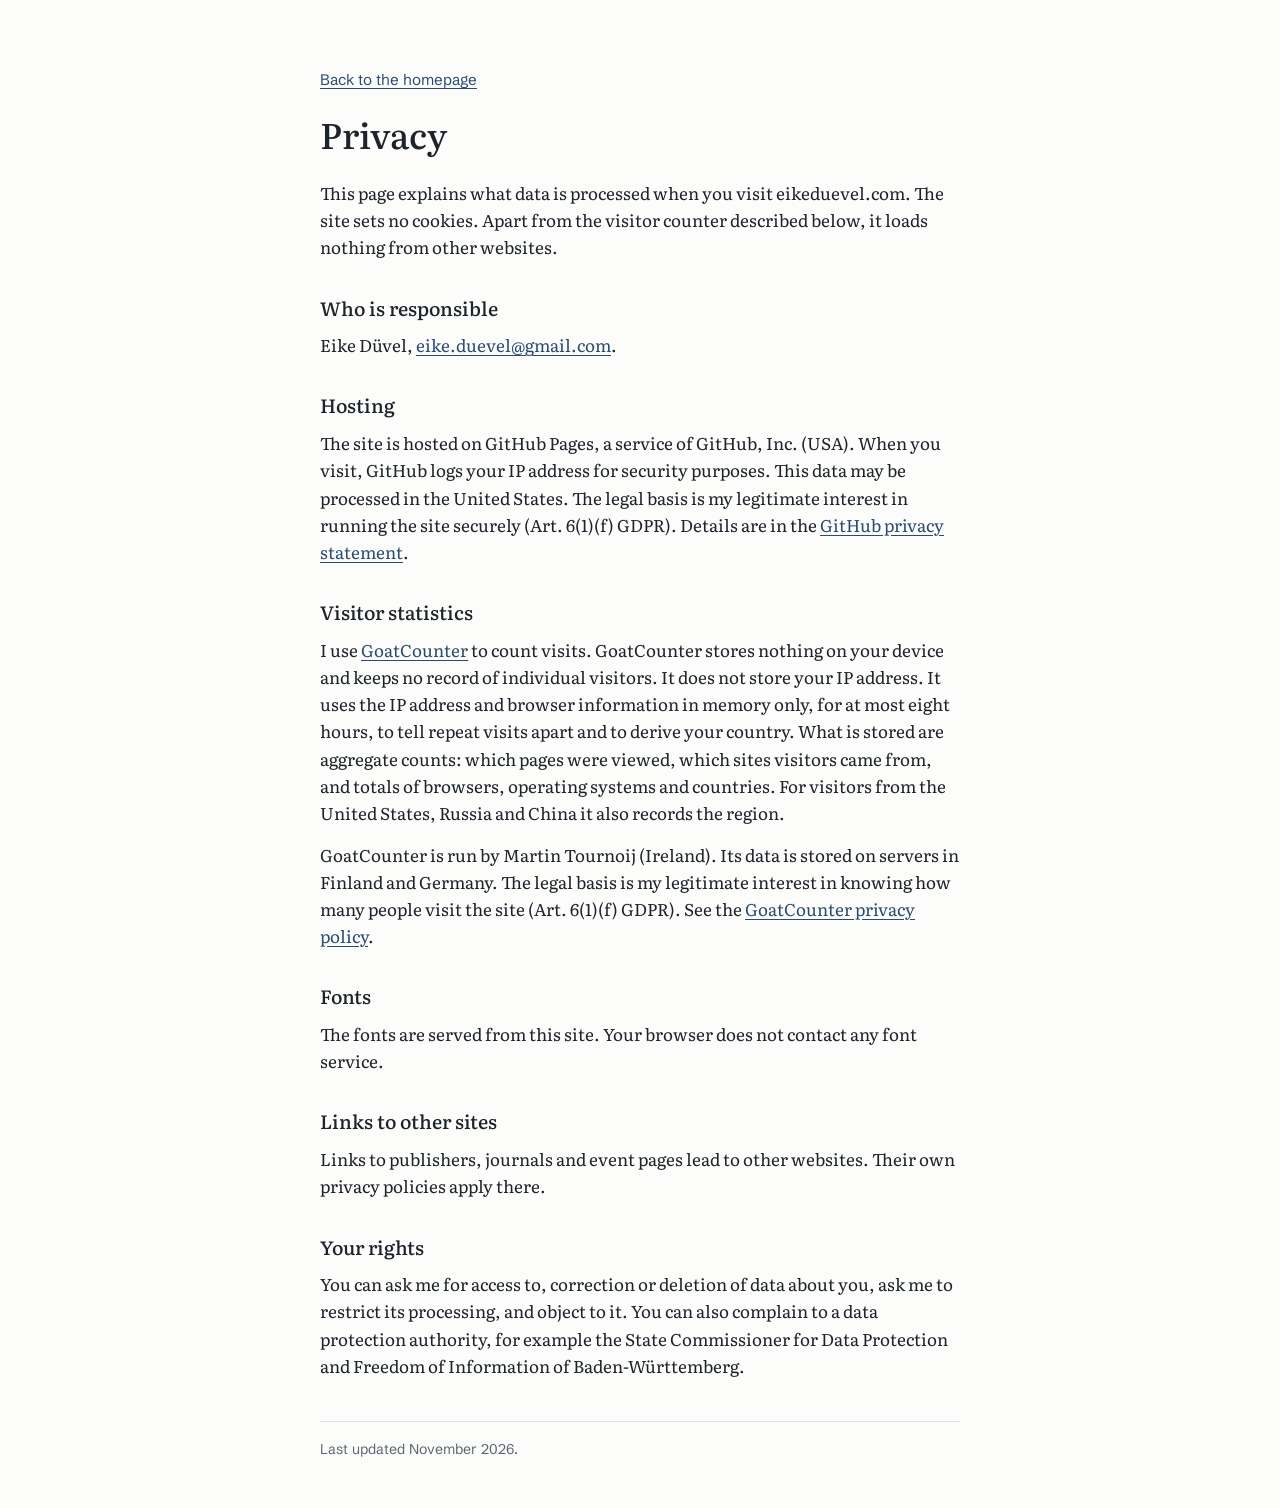
==== privacy.html @ 22dc765b "Add GoatCounter, self-hosted fonts and a privacy page Fonts are served from the site instead of Goog" ====
<!DOCTYPE html>
<html lang="en">
<head>
<meta charset="utf-8">
<meta name="viewport" content="width=device-width, initial-scale=1">
<title>Privacy, Eike Düvel</title>
<meta name="robots" content="noindex">
<link rel="stylesheet" href="fonts/fonts.css">
<style>
  :root { --paper: #fcfcfa; --ink: #1c232b; --muted: #5b6672; --line: #dde2e6; --storm: #2a4a70; }
  @media (prefers-color-scheme: dark) {
    :root { --paper: #151a20; --ink: #e6e9ec; --muted: #9aa5b1; --line: #2c343d; --storm: #9dbbe0; }
  }
  body { margin: 0; background: var(--paper); color: var(--ink); font-family: "Literata", Georgia, serif; font-size: 1.0625rem; line-height: 1.6; }
  main { max-width: 40rem; margin: 0 auto; padding: 4rem 1.6rem 3rem; }
  a { color: var(--storm); text-underline-offset: 0.18em; }
  .back { font-family: "Schibsted Grotesk", Arial, sans-serif; font-size: 0.95rem; }
  h1 { font-weight: 500; font-size: 2.2rem; line-height: 1.1; margin: 1.4rem 0 1.6rem; }
  h2 { font-weight: 500; font-size: 1.2rem; margin: 2rem 0 0.5rem; }
  p { margin: 0 0 0.9rem; }
  footer { border-top: 1px solid var(--line); margin-top: 2.6rem; padding-top: 1rem; font-family: "Schibsted Grotesk", Arial, sans-serif; font-size: 0.88rem; color: var(--muted); }
</style>
</head>
<body>
<main>
  <a class="back" href="./">Back to the homepage</a>
  <h1>Privacy</h1>

  <p>This page explains what data is processed when you visit eikeduevel.com. The site sets no cookies. Apart from the visitor counter described below, it loads nothing from other websites.</p>

  <h2>Who is responsible</h2>
  <p>Eike Düvel, <a href="mailto:eike.duevel@gmail.com">eike.duevel@gmail.com</a>.</p>

  <h2>Hosting</h2>
  <p>The site is hosted on GitHub Pages, a service of GitHub, Inc. (USA). When you visit, GitHub logs your IP address for security purposes. This data may be processed in the United States. The legal basis is my legitimate interest in running the site securely (Art. 6(1)(f) GDPR). Details are in the <a href="https://docs.github.com/en/site-policy/privacy-policies/github-general-privacy-statement">GitHub privacy statement</a>.</p>

  <h2>Visitor statistics</h2>
  <p>I use <a href="https://www.goatcounter.com">GoatCounter</a> to count visits. GoatCounter stores nothing on your device and keeps no record of individual visitors. It does not store your IP address. It uses the IP address and browser information in memory only, for at most eight hours, to tell repeat visits apart and to derive your country. What is stored are aggregate counts: which pages were viewed, which sites visitors came from, and totals of browsers, operating systems and countries. For visitors from the United States, Russia and China it also records the region.</p>
  <p>GoatCounter is run by Martin Tournoij (Ireland). Its data is stored on servers in Finland and Germany. The legal basis is my legitimate interest in knowing how many people visit the site (Art. 6(1)(f) GDPR). See the <a href="https://www.goatcounter.com/help/privacy">GoatCounter privacy policy</a>.</p>

  <h2>Fonts</h2>
  <p>The fonts are served from this site. Your browser does not contact any font service.</p>

  <h2>Links to other sites</h2>
  <p>Links to publishers, journals and event pages lead to other websites. Their own privacy policies apply there.</p>

  <h2>Your rights</h2>
  <p>You can ask me for access to, correction or deletion of data about you, ask me to restrict its processing, and object to it. You can also complain to a data protection authority, for example the State Commissioner for Data Protection and Freedom of Information of Baden-Württemberg.</p>

  <footer>Last updated November 2026.</footer>
</main>
</body>
</html>
---- fonts/fonts.css ----
/* Literata and Schibsted Grotesk (SIL Open Font License), served locally. */
/* latin-ext */
@font-face {
  font-family: 'Literata';
  font-style: italic;
  font-weight: 400;
  font-display: swap;
  src: url(literata-italic-latin-ext.woff2) format('woff2');
  unicode-range: U+0100-02BA, U+02BD-02C5, U+02C7-02CC, U+02CE-02D7, U+02DD-02FF, U+0304, U+0308, U+0329, U+1D00-1DBF, U+1E00-1E9F, U+1EF2-1EFF, U+2020, U+20A0-20AB, U+20AD-20C4, U+2113, U+2C60-2C7F, U+A720-A7FF;
}
/* latin */
@font-face {
  font-family: 'Literata';
  font-style: italic;
  font-weight: 400;
  font-display: swap;
  src: url(literata-italic-latin.woff2) format('woff2');
  unicode-range: U+0000-00FF, U+0131, U+0152-0153, U+02BB-02BC, U+02C6, U+02DA, U+02DC, U+0304, U+0308, U+0329, U+2000-206F, U+20AC, U+2122, U+2191, U+2193, U+2212, U+2215, U+FEFF, U+FFFD;
}
/* latin-ext */
@font-face {
  font-family: 'Literata';
  font-style: normal;
  font-weight: 400 600;
  font-display: swap;
  src: url(literata-normal-latin-ext.woff2) format('woff2');
  unicode-range: U+0100-02BA, U+02BD-02C5, U+02C7-02CC, U+02CE-02D7, U+02DD-02FF, U+0304, U+0308, U+0329, U+1D00-1DBF, U+1E00-1E9F, U+1EF2-1EFF, U+2020, U+20A0-20AB, U+20AD-20C4, U+2113, U+2C60-2C7F, U+A720-A7FF;
}
/* latin */
@font-face {
  font-family: 'Literata';
  font-style: normal;
  font-weight: 400 600;
  font-display: swap;
  src: url(literata-normal-latin.woff2) format('woff2');
  unicode-range: U+0000-00FF, U+0131, U+0152-0153, U+02BB-02BC, U+02C6, U+02DA, U+02DC, U+0304, U+0308, U+0329, U+2000-206F, U+20AC, U+2122, U+2191, U+2193, U+2212, U+2215, U+FEFF, U+FFFD;
}
/* latin-ext */
@font-face {
  font-family: 'Schibsted Grotesk';
  font-style: normal;
  font-weight: 400;
  font-display: swap;
  src: url(schibsted-grotesk-normal-latin-ext.woff2) format('woff2');
  unicode-range: U+0100-02BA, U+02BD-02C5, U+02C7-02CC, U+02CE-02D7, U+02DD-02FF, U+0304, U+0308, U+0329, U+1D00-1DBF, U+1E00-1E9F, U+1EF2-1EFF, U+2020, U+20A0-20AB, U+20AD-20C4, U+2113, U+2C60-2C7F, U+A720-A7FF;
}
/* latin */
@font-face {
  font-family: 'Schibsted Grotesk';
  font-style: normal;
  font-weight: 400;
  font-display: swap;
  src: url(schibsted-grotesk-normal-latin.woff2) format('woff2');
  unicode-range: U+0000-00FF, U+0131, U+0152-0153, U+02BB-02BC, U+02C6, U+02DA, U+02DC, U+0304, U+0308, U+0329, U+2000-206F, U+20AC, U+2122, U+2191, U+2193, U+2212, U+2215, U+FEFF, U+FFFD;
}
/* latin-ext */
@font-face {
  font-family: 'Schibsted Grotesk';
  font-style: normal;
  font-weight: 500;
  font-display: swap;
  src: url(schibsted-grotesk-normal-latin-ext.woff2) format('woff2');
  unicode-range: U+0100-02BA, U+02BD-02C5, U+02C7-02CC, U+02CE-02D7, U+02DD-02FF, U+0304, U+0308, U+0329, U+1D00-1DBF, U+1E00-1E9F, U+1EF2-1EFF, U+2020, U+20A0-20AB, U+20AD-20C4, U+2113, U+2C60-2C7F, U+A720-A7FF;
}
/* latin */
@font-face {
  font-family: 'Schibsted Grotesk';
  font-style: normal;
  font-weight: 500;
  font-display: swap;
  src: url(schibsted-grotesk-normal-latin.woff2) format('woff2');
  unicode-range: U+0000-00FF, U+0131, U+0152-0153, U+02BB-02BC, U+02C6, U+02DA, U+02DC, U+0304, U+0308, U+0329, U+2000-206F, U+20AC, U+2122, U+2191, U+2193, U+2212, U+2215, U+FEFF, U+FFFD;
}
/* latin-ext */
@font-face {
  font-family: 'Schibsted Grotesk';
  font-style: normal;
  font-weight: 600;
  font-display: swap;
  src: url(schibsted-grotesk-normal-latin-ext.woff2) format('woff2');
  unicode-range: U+0100-02BA, U+02BD-02C5, U+02C7-02CC, U+02CE-02D7, U+02DD-02FF, U+0304, U+0308, U+0329, U+1D00-1DBF, U+1E00-1E9F, U+1EF2-1EFF, U+2020, U+20A0-20AB, U+20AD-20C4, U+2113, U+2C60-2C7F, U+A720-A7FF;
}
/* latin */
@font-face {
  font-family: 'Schibsted Grotesk';
  font-style: normal;
  font-weight: 600;
  font-display: swap;
  src: url(schibsted-grotesk-normal-latin.woff2) format('woff2');
  unicode-range: U+0000-00FF, U+0131, U+0152-0153, U+02BB-02BC, U+02C6, U+02DA, U+02DC, U+0304, U+0308, U+0329, U+2000-206F, U+20AC, U+2122, U+2191, U+2193, U+2212, U+2215, U+FEFF, U+FFFD;
}
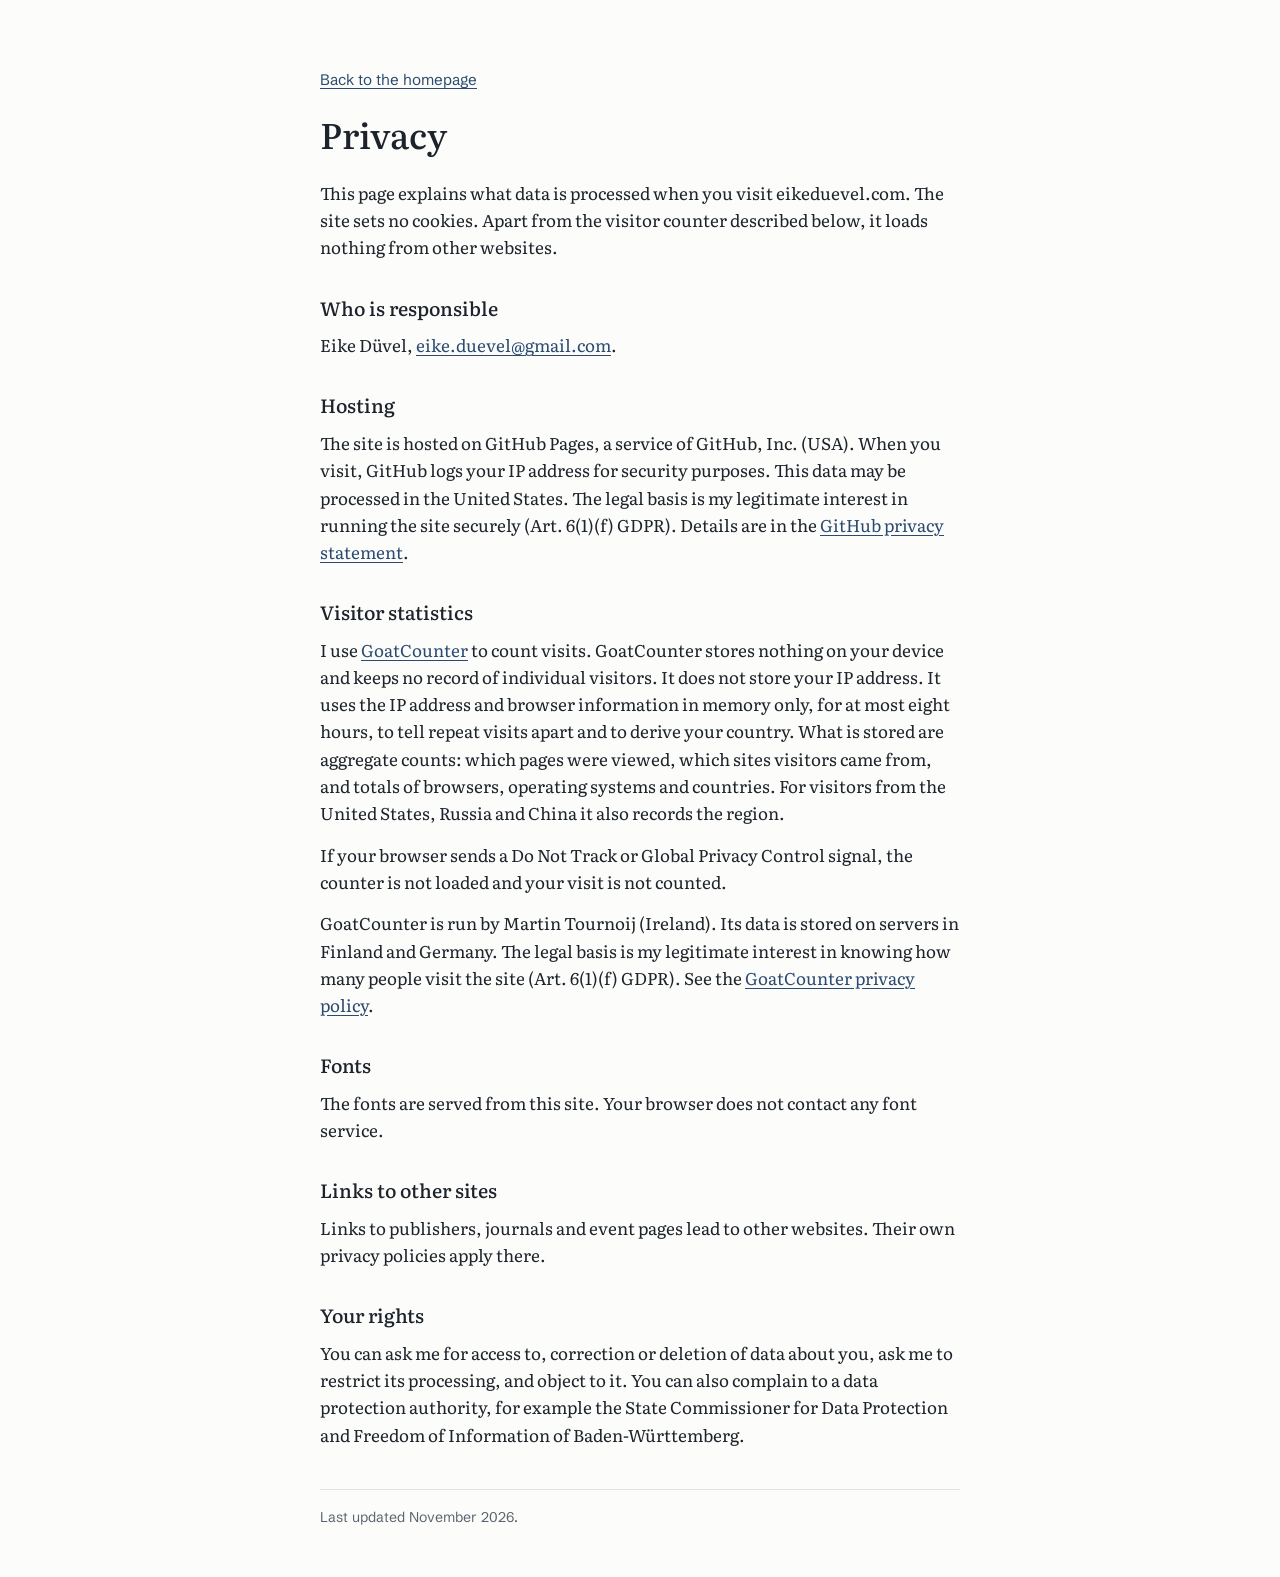
==== commit 48d2f775: "Skip the visitor counter for Do Not Track and Global Privacy Control Co-Authored-By: Claude Opus 5.5" ====
--- a/privacy.html
+++ b/privacy.html
@@ -36,6 +36,7 @@
 
   <h2>Visitor statistics</h2>
   <p>I use <a href="https://www.goatcounter.com">GoatCounter</a> to count visits. GoatCounter stores nothing on your device and keeps no record of individual visitors. It does not store your IP address. It uses the IP address and browser information in memory only, for at most eight hours, to tell repeat visits apart and to derive your country. What is stored are aggregate counts: which pages were viewed, which sites visitors came from, and totals of browsers, operating systems and countries. For visitors from the United States, Russia and China it also records the region.</p>
+  <p>If your browser sends a Do Not Track or Global Privacy Control signal, the counter is not loaded and your visit is not counted.</p>
   <p>GoatCounter is run by Martin Tournoij (Ireland). Its data is stored on servers in Finland and Germany. The legal basis is my legitimate interest in knowing how many people visit the site (Art. 6(1)(f) GDPR). See the <a href="https://www.goatcounter.com/help/privacy">GoatCounter privacy policy</a>.</p>
 
   <h2>Fonts</h2>
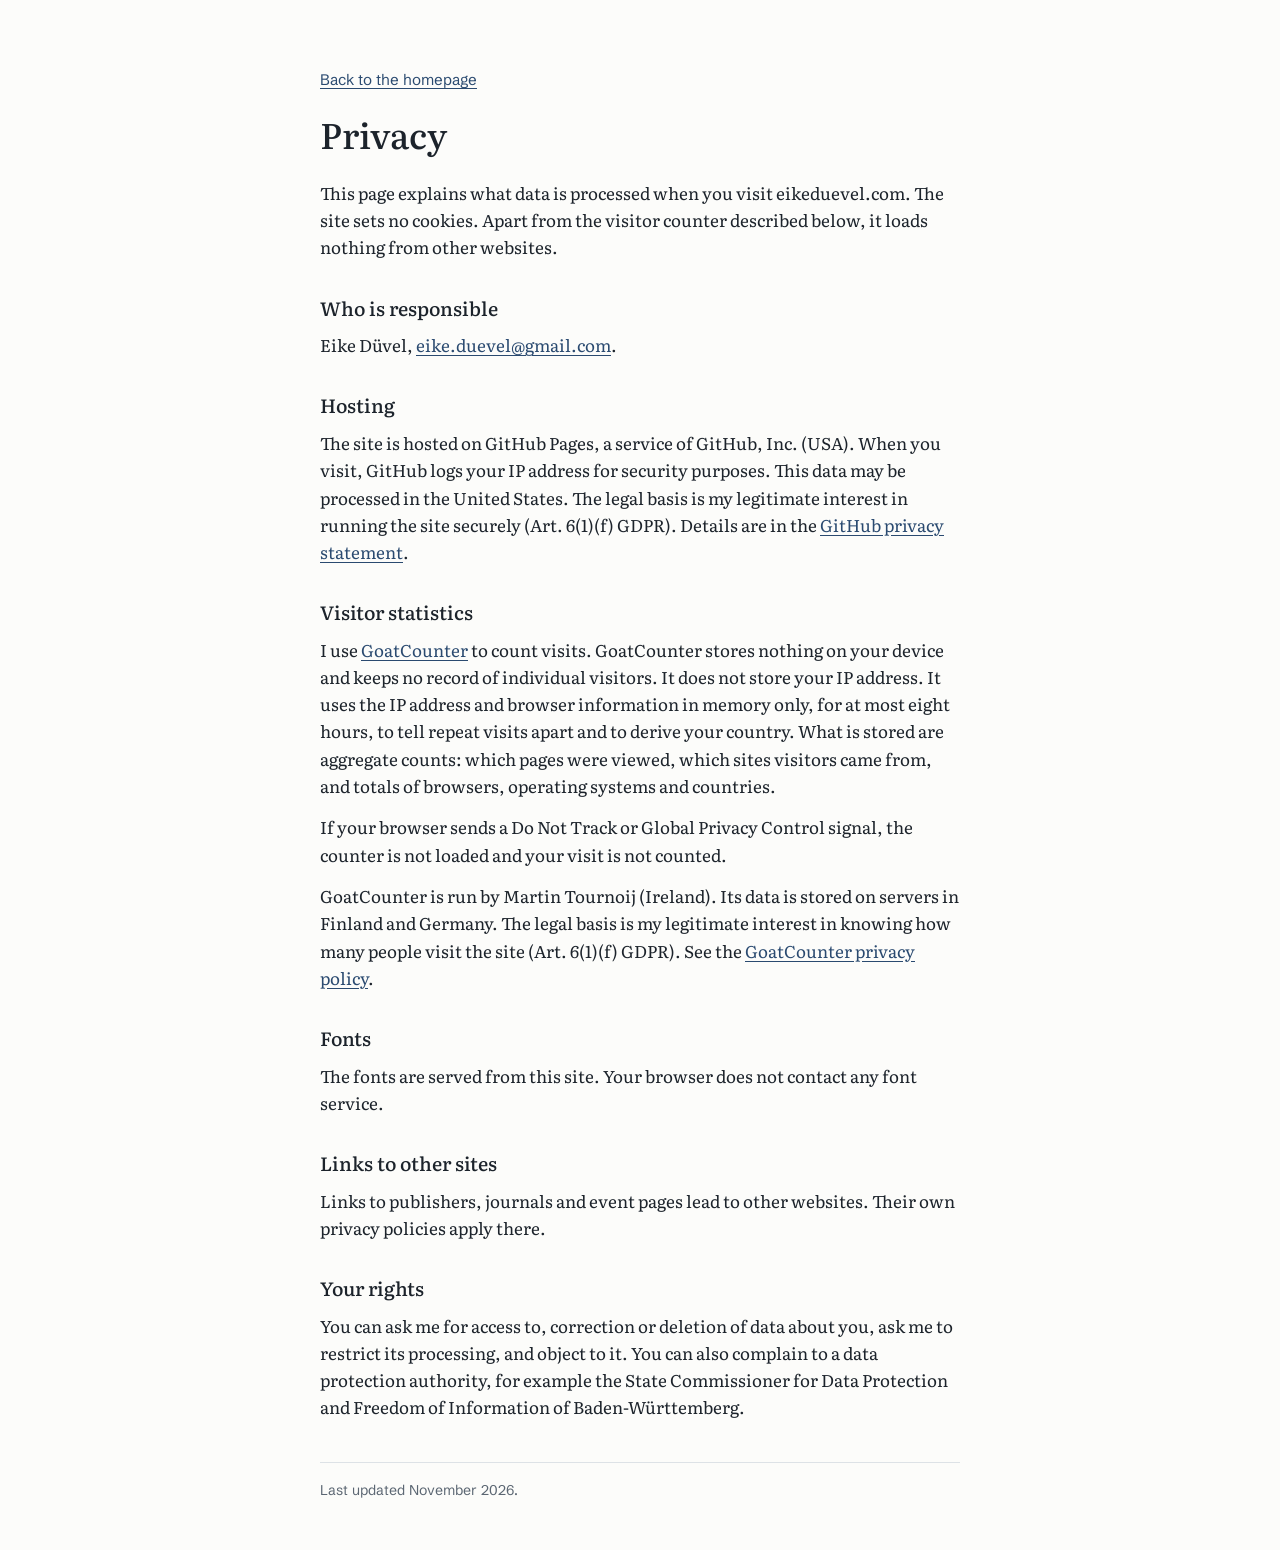
==== commit 84dbb1df: "Papers in the left column, projects in the right; drop region from privacy note Co-Authored-By: Clau" ====
--- a/privacy.html
+++ b/privacy.html
@@ -35,7 +35,7 @@
   <p>The site is hosted on GitHub Pages, a service of GitHub, Inc. (USA). When you visit, GitHub logs your IP address for security purposes. This data may be processed in the United States. The legal basis is my legitimate interest in running the site securely (Art. 6(1)(f) GDPR). Details are in the <a href="https://docs.github.com/en/site-policy/privacy-policies/github-general-privacy-statement">GitHub privacy statement</a>.</p>
 
   <h2>Visitor statistics</h2>
-  <p>I use <a href="https://www.goatcounter.com">GoatCounter</a> to count visits. GoatCounter stores nothing on your device and keeps no record of individual visitors. It does not store your IP address. It uses the IP address and browser information in memory only, for at most eight hours, to tell repeat visits apart and to derive your country. What is stored are aggregate counts: which pages were viewed, which sites visitors came from, and totals of browsers, operating systems and countries. For visitors from the United States, Russia and China it also records the region.</p>
+  <p>I use <a href="https://www.goatcounter.com">GoatCounter</a> to count visits. GoatCounter stores nothing on your device and keeps no record of individual visitors. It does not store your IP address. It uses the IP address and browser information in memory only, for at most eight hours, to tell repeat visits apart and to derive your country. What is stored are aggregate counts: which pages were viewed, which sites visitors came from, and totals of browsers, operating systems and countries.</p>
   <p>If your browser sends a Do Not Track or Global Privacy Control signal, the counter is not loaded and your visit is not counted.</p>
   <p>GoatCounter is run by Martin Tournoij (Ireland). Its data is stored on servers in Finland and Germany. The legal basis is my legitimate interest in knowing how many people visit the site (Art. 6(1)(f) GDPR). See the <a href="https://www.goatcounter.com/help/privacy">GoatCounter privacy policy</a>.</p>
 
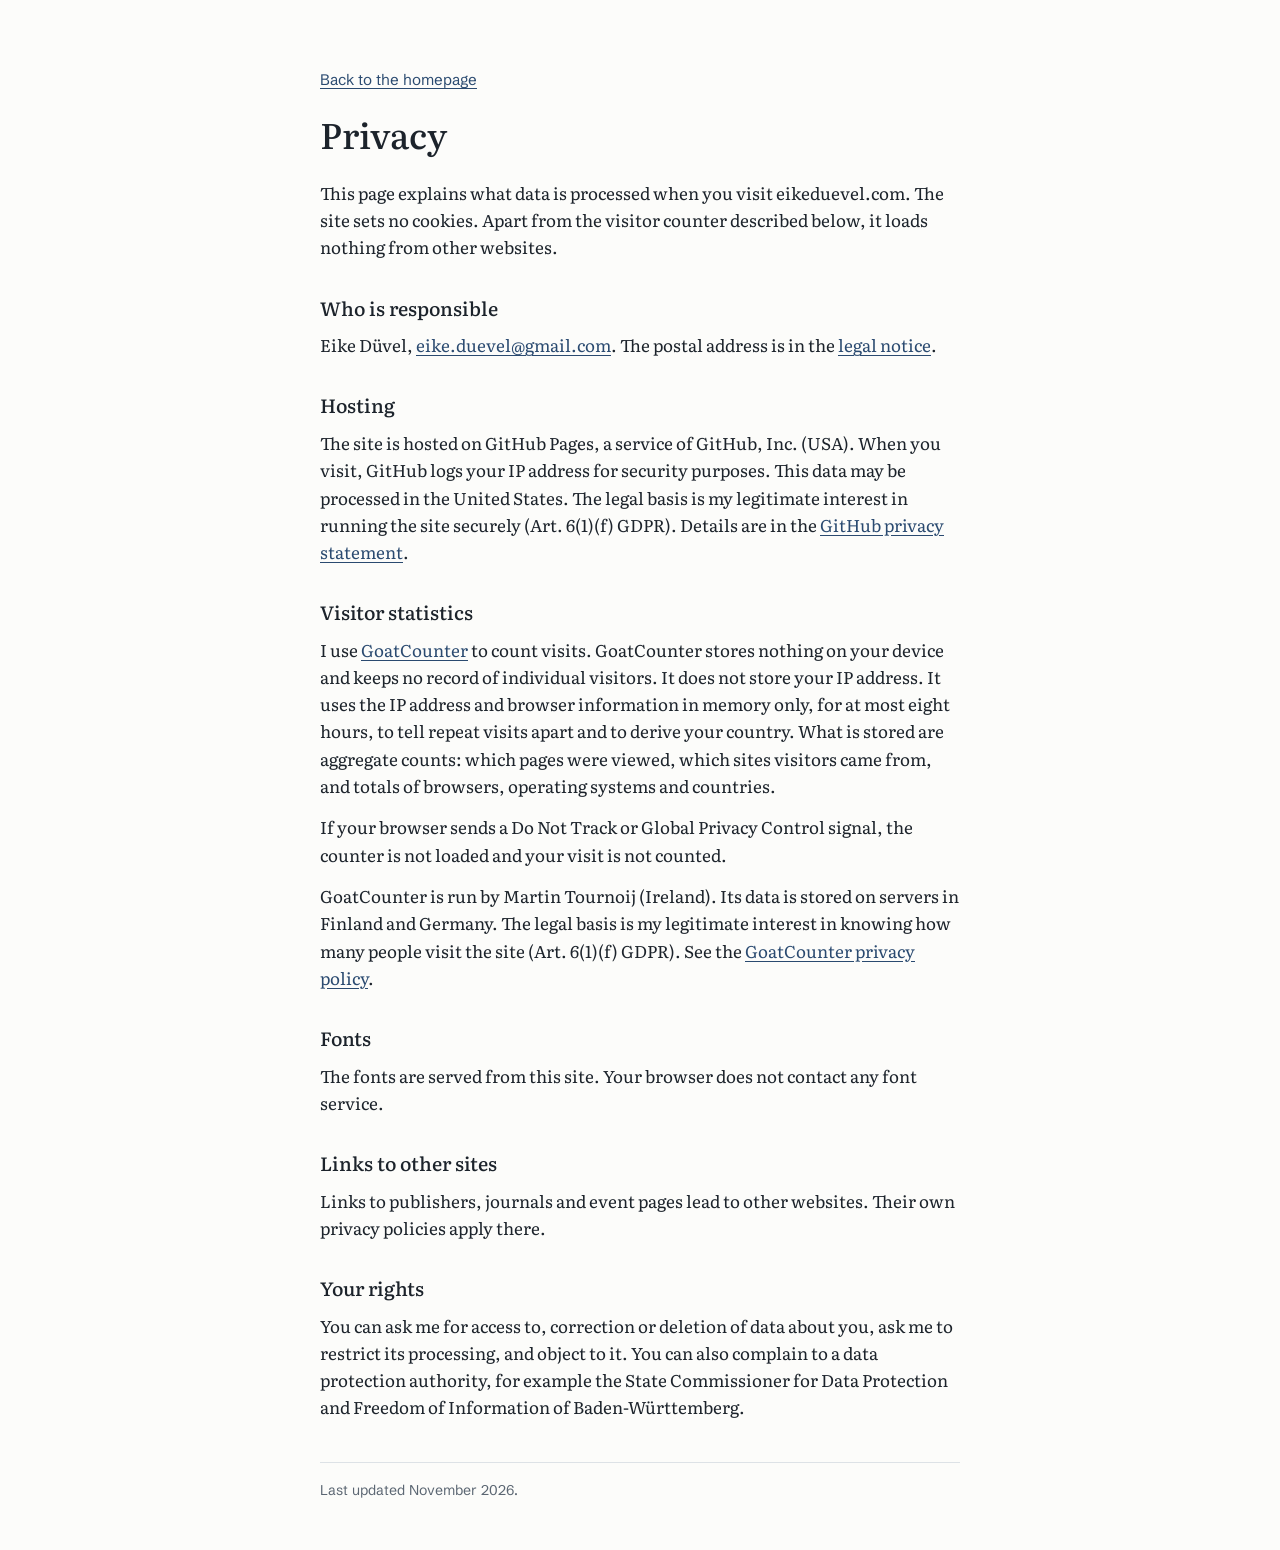
==== commit 4b0e950c: "Add legal notice; list the two papers under review as in preparation Co-Authored-By: Claude Opus 5.5" ====
--- a/privacy.html
+++ b/privacy.html
@@ -29,7 +29,7 @@
   <p>This page explains what data is processed when you visit eikeduevel.com. The site sets no cookies. Apart from the visitor counter described below, it loads nothing from other websites.</p>
 
   <h2>Who is responsible</h2>
-  <p>Eike Düvel, <a href="mailto:eike.duevel@gmail.com">eike.duevel@gmail.com</a>.</p>
+  <p>Eike Düvel, <a href="mailto:eike.duevel@gmail.com">eike.duevel@gmail.com</a>. The postal address is in the <a href="legal.html">legal notice</a>.</p>
 
   <h2>Hosting</h2>
   <p>The site is hosted on GitHub Pages, a service of GitHub, Inc. (USA). When you visit, GitHub logs your IP address for security purposes. This data may be processed in the United States. The legal basis is my legitimate interest in running the site securely (Art. 6(1)(f) GDPR). Details are in the <a href="https://docs.github.com/en/site-policy/privacy-policies/github-general-privacy-statement">GitHub privacy statement</a>.</p>
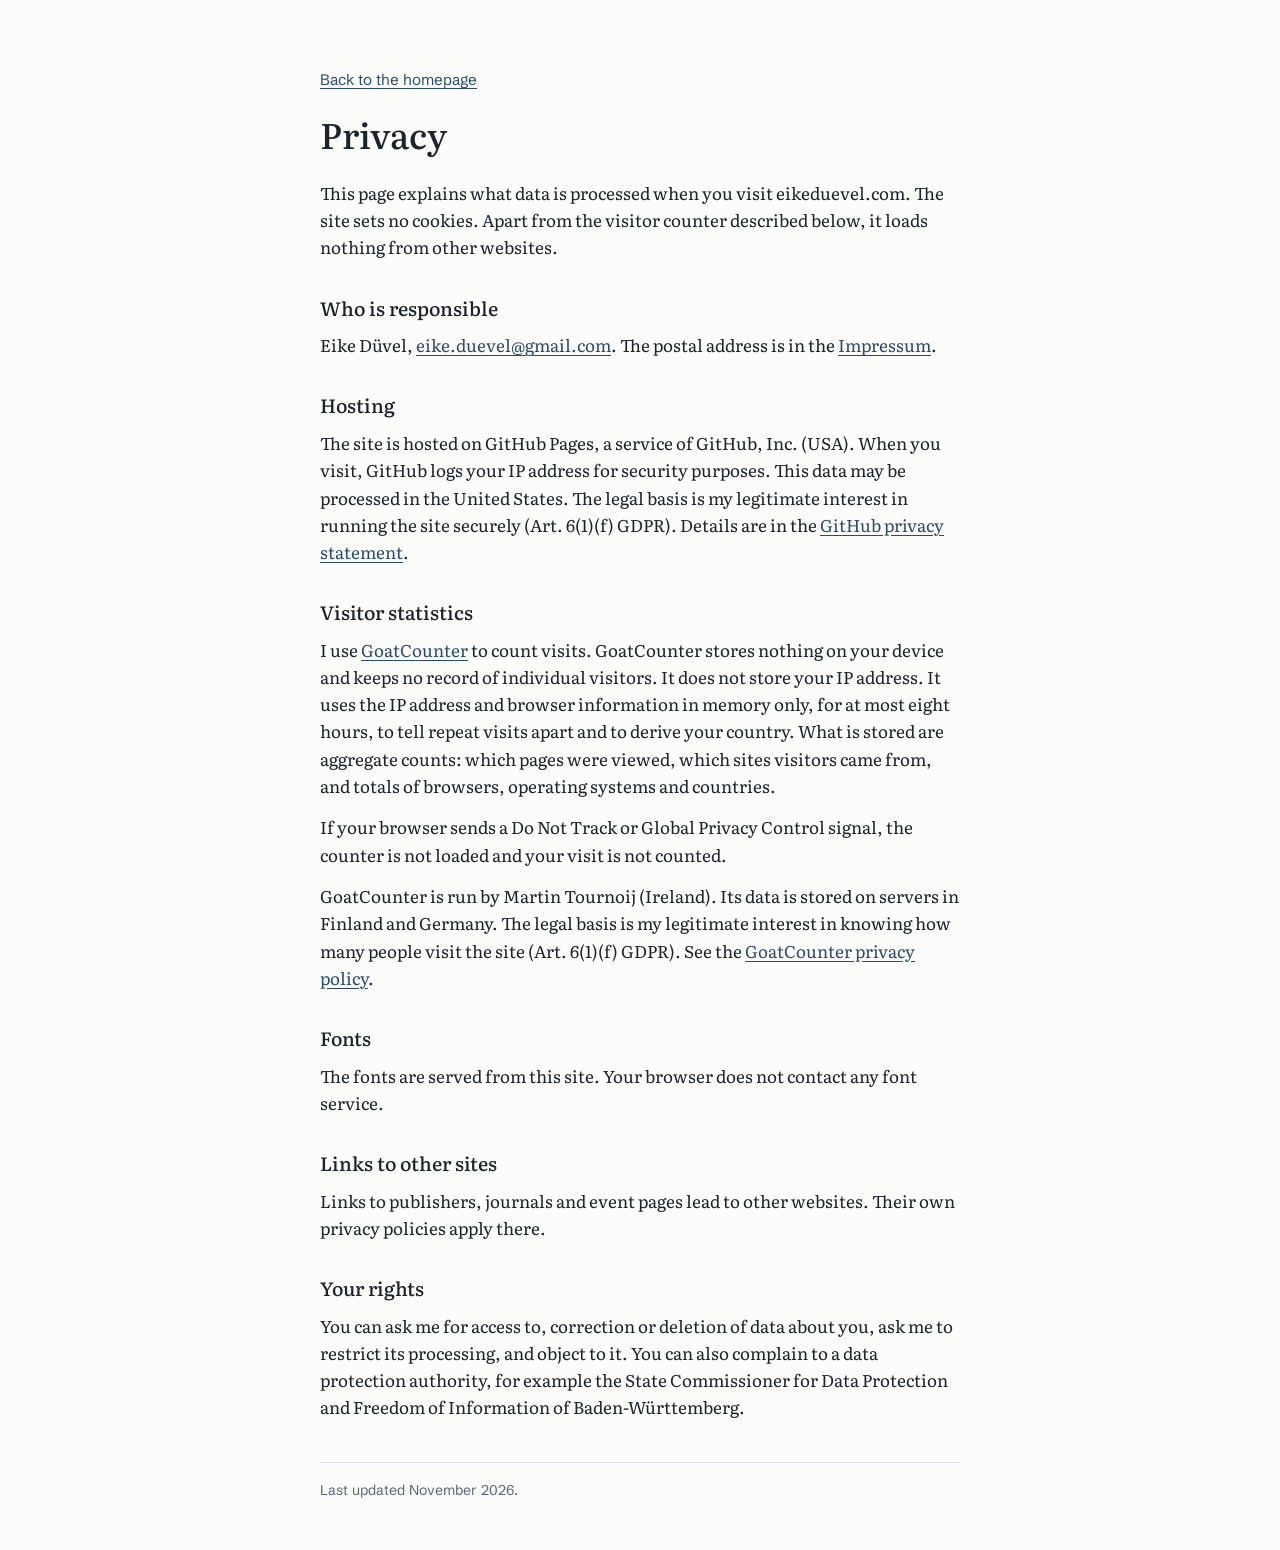
==== commit 1ae94c83: "Call the legal notice Impressum Co-Authored-By: Claude Opus 5.5 <noreply@anthropic.com> Claude-Sessi" ====
--- a/privacy.html
+++ b/privacy.html
@@ -29,7 +29,7 @@
   <p>This page explains what data is processed when you visit eikeduevel.com. The site sets no cookies. Apart from the visitor counter described below, it loads nothing from other websites.</p>
 
   <h2>Who is responsible</h2>
-  <p>Eike Düvel, <a href="mailto:eike.duevel@gmail.com">eike.duevel@gmail.com</a>. The postal address is in the <a href="legal.html">legal notice</a>.</p>
+  <p>Eike Düvel, <a href="mailto:eike.duevel@gmail.com">eike.duevel@gmail.com</a>. The postal address is in the <a href="impressum.html">Impressum</a>.</p>
 
   <h2>Hosting</h2>
   <p>The site is hosted on GitHub Pages, a service of GitHub, Inc. (USA). When you visit, GitHub logs your IP address for security purposes. This data may be processed in the United States. The legal basis is my legitimate interest in running the site securely (Art. 6(1)(f) GDPR). Details are in the <a href="https://docs.github.com/en/site-policy/privacy-policies/github-general-privacy-statement">GitHub privacy statement</a>.</p>
